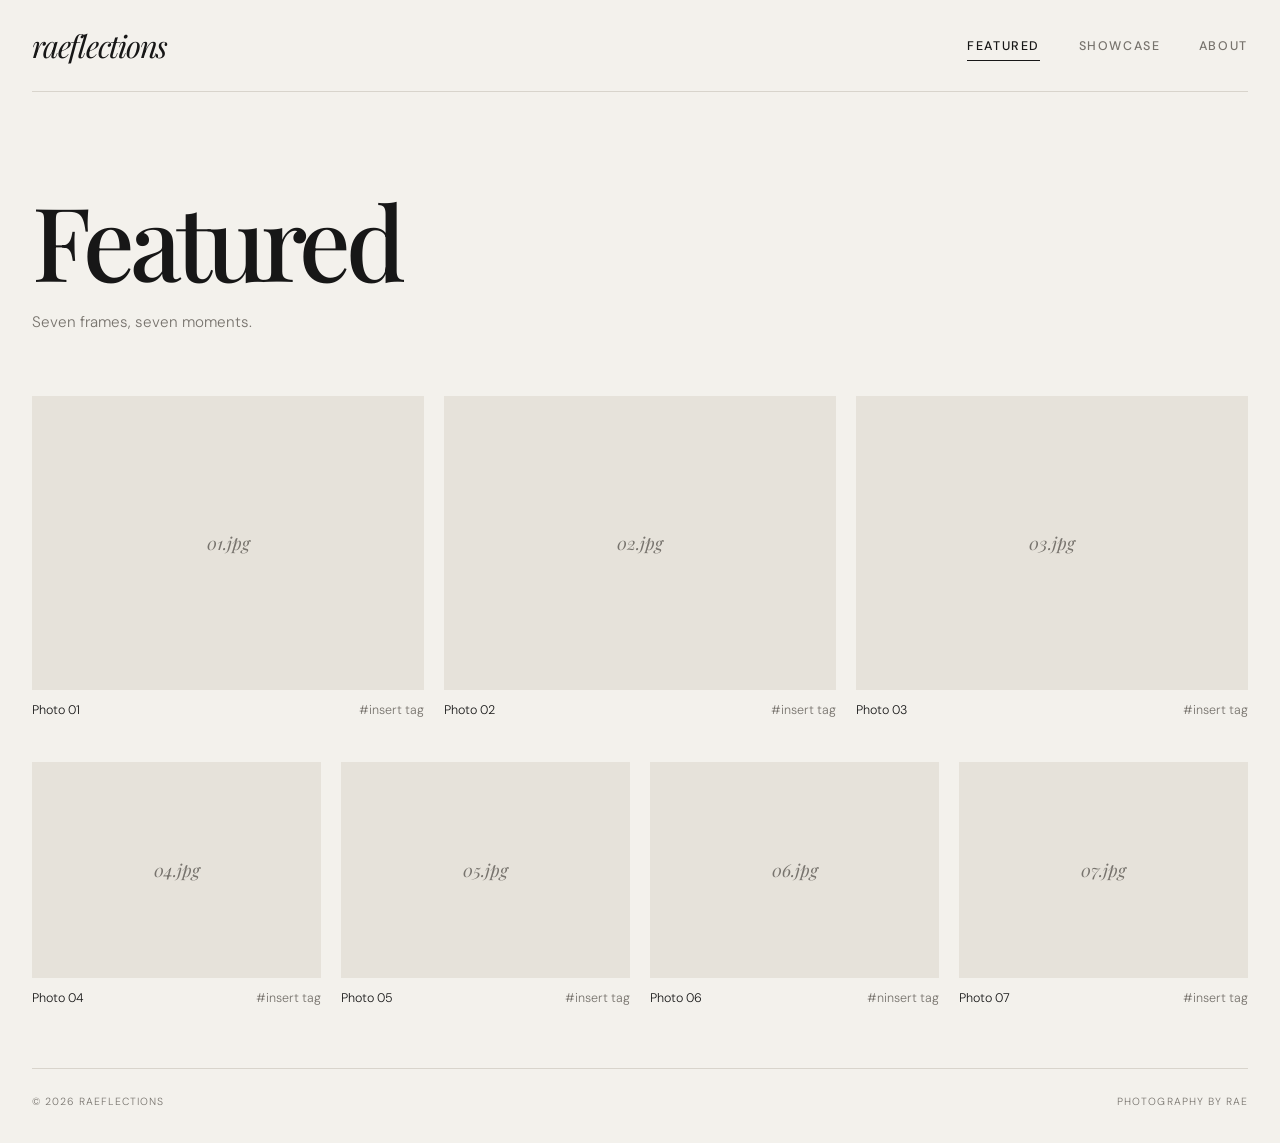
==== index.html @ 5648c1e4 "First commit" ====
<!DOCTYPE html>
<html lang="en">
<head>
  <meta charset="UTF-8">
  <meta name="viewport" content="width=device-width, initial-scale=1.0">
  <meta name="description" content="raeflections — photography portfolio">
  <title>raeflections — Featured</title>
  <link rel="stylesheet" href="css/style.css">
</head>
<body>
  <header class="site-header">
    <a class="brand" href="index.html">raeflections</a>
    <nav class="nav" aria-label="Main navigation">
      <a class="active" href="index.html">Featured</a>
      <a href="showcase.html">Showcase</a>
      <a href="about.html">About</a>
    </nav>
  </header>

  <main class="page">
    <section class="intro">
      <h1>Featured</h1>
      <p class="intro-copy">Seven frames, seven moments.</p>
    </section>

    <section class="featured-section" aria-label="Featured photographs">
      <div class="featured-scroll">
        <div class="featured-row featured-row-three">
          <figure class="photo-card">
            <button class="photo-button" type="button" data-full="images/featured/01.jpg" data-title="Photo 01" data-tags="#portrait #light">
              <img src="images/featured/01.jpg" alt="Featured photograph 01" onerror="this.parentElement.classList.add('missing')">
              <span class="placeholder">01.jpg</span>
            </button>
            <figcaption><span>Photo 01</span><span class="tags">#insert tag</span></figcaption>
          </figure>

          <figure class="photo-card">
            <button class="photo-button" type="button" data-full="images/featured/02.jpg" data-title="Photo 02" data-tags="#street #city">
              <img src="images/featured/02.jpg" alt="Featured photograph 02" onerror="this.parentElement.classList.add('missing')">
              <span class="placeholder">02.jpg</span>
            </button>
            <figcaption><span>Photo 02</span><span class="tags">#insert tag</span></figcaption>
          </figure>

          <figure class="photo-card">
            <button class="photo-button" type="button" data-full="images/featured/03.jpg" data-title="Photo 03" data-tags="#travel #colour">
              <img src="images/featured/03.jpg" alt="Featured photograph 03" onerror="this.parentElement.classList.add('missing')">
              <span class="placeholder">03.jpg</span>
            </button>
            <figcaption><span>Photo 03</span><span class="tags">#insert tag</span></figcaption>
          </figure>
        </div>

        <div class="featured-row featured-row-four">
          <figure class="photo-card">
            <button class="photo-button" type="button" data-full="images/featured/04.jpg" data-title="Photo 04" data-tags="#architecture #lines">
              <img src="images/featured/04.jpg" alt="Featured photograph 04" onerror="this.parentElement.classList.add('missing')">
              <span class="placeholder">04.jpg</span>
            </button>
            <figcaption><span>Photo 04</span><span class="tags">#insert tag</span></figcaption>
          </figure>

          <figure class="photo-card">
            <button class="photo-button" type="button" data-full="images/featured/05.jpg" data-title="Photo 05" data-tags="#night #street">
              <img src="images/featured/05.jpg" alt="Featured photograph 05" onerror="this.parentElement.classList.add('missing')">
              <span class="placeholder">05.jpg</span>
            </button>
            <figcaption><span>Photo 05</span><span class="tags">#insert tag</span></figcaption>
          </figure>

          <figure class="photo-card">
            <button class="photo-button" type="button" data-full="images/featured/06.jpg" data-title="Photo 06" data-tags="#nature #quiet">
              <img src="images/featured/06.jpg" alt="Featured photograph 06" onerror="this.parentElement.classList.add('missing')">
              <span class="placeholder">06.jpg</span>
            </button>
            <figcaption><span>Photo 06</span><span class="tags">#ninsert tag</span></figcaption>
          </figure>

          <figure class="photo-card">
            <button class="photo-button" type="button" data-full="images/featured/07.jpg" data-title="Photo 07" data-tags="#people #moment">
              <img src="images/featured/07.jpg" alt="Featured photograph 07" onerror="this.parentElement.classList.add('missing')">
              <span class="placeholder">07.jpg</span>
            </button>
            <figcaption><span>Photo 07</span><span class="tags">#insert tag</span></figcaption>
          </figure>
        </div>
      </div>
    </section>
  </main>

  <footer><span>© <span id="year"></span> raeflections</span><span>photography by rae</span></footer>

  <div class="lightbox" id="lightbox" aria-hidden="true">
    <button class="lightbox-close" type="button" aria-label="Close image">×</button>
    <div class="lightbox-inner">
      <img id="lightbox-image" src="" alt="">
      <div class="lightbox-meta">
        <span id="lightbox-title"></span>
        <span id="lightbox-tags"></span>
      </div>
    </div>
  </div>

  <script src="js/gallery.js"></script>
</body>
</html>
---- css/style.css ----
@import url('https://fonts.googleapis.com/css2?family=DM+Sans:wght@300;400;500&family=Playfair+Display:ital,wght@0,500;1,500&display=swap');

:root {
  --bg: #f3f1ec;
  --text: #171717;
  --muted: #77736d;
  --line: #d8d4cc;
  --card: #e6e2da;
  --max: 1500px;
}

* { box-sizing: border-box; }

html { scroll-behavior: smooth; }

body {
  margin: 0;
  background: var(--bg);
  color: var(--text);
  font-family: "DM Sans", Arial, sans-serif;
  font-weight: 300;
}

a { color: inherit; }

.site-header {
  width: min(calc(100% - 64px), var(--max));
  margin: 0 auto;
  min-height: 92px;
  display: flex;
  align-items: center;
  justify-content: space-between;
  border-bottom: 1px solid var(--line);
}

.brand {
  font-family: "Playfair Display", Georgia, serif;
  font-size: clamp(1.45rem, 2.4vw, 2rem);
  font-style: italic;
  text-decoration: none;
  letter-spacing: -0.04em;
}

.nav {
  display: flex;
  gap: clamp(18px, 3vw, 42px);
}

.nav a {
  position: relative;
  padding: 8px 0;
  color: var(--muted);
  font-size: .78rem;
  font-weight: 500;
  letter-spacing: .13em;
  text-decoration: none;
  text-transform: uppercase;
}

.nav a:hover,
.nav a.active { color: var(--text); }

.nav a.active::after {
  content: "";
  position: absolute;
  left: 0;
  right: 0;
  bottom: 1px;
  height: 1px;
  background: currentColor;
}

.page {
  width: min(calc(100% - 64px), var(--max));
  margin: 0 auto;
}

.intro {
  padding: clamp(60px, 8vw, 120px) 0 clamp(38px, 5vw, 70px);
}

.eyebrow {
  margin: 0 0 14px;
  color: var(--muted);
  font-size: .7rem;
  font-weight: 500;
  letter-spacing: .18em;
  text-transform: uppercase;
}

h1 {
  margin: 0;
  font-family: "Playfair Display", Georgia, serif;
  font-size: clamp(3.4rem, 8vw, 7.8rem);
  font-weight: 500;
  letter-spacing: -.055em;
  line-height: .9;
}

.intro-copy {
  margin: 25px 0 0;
  color: var(--muted);
  font-size: .95rem;
}

.featured-scroll {
  overflow-x: auto;
  padding-bottom: 18px;
  scrollbar-width: thin;
  scrollbar-color: var(--muted) transparent;
}

.featured-row {
  display: grid;
  gap: 20px;
  margin-bottom: 44px;
}

.featured-row-three {
  grid-template-columns: repeat(3, minmax(300px, 1fr));
  min-width: 980px;
}

.featured-row-four {
  grid-template-columns: repeat(4, minmax(250px, 1fr));
  min-width: 1100px;
}

.photo-card { margin: 0; }

.photo-button {
  position: relative;
  display: block;
  width: 100%;
  padding: 0;
  overflow: hidden;
  border: 0;
  background: var(--card);
  cursor: zoom-in;
}

.featured-row-three .photo-button { aspect-ratio: 4 / 3; }
.featured-row-four .photo-button { aspect-ratio: 4 / 3; }

.photo-button img {
  display: block;
  width: 100%;
  height: 100%;
  object-fit: cover;
  transition: transform .6s cubic-bezier(.2,.7,.2,1), opacity .2s;
}

.photo-button:hover img { transform: scale(1.018); }

.placeholder {
  display: none;
  position: absolute;
  inset: 0;
  place-items: center;
  color: var(--muted);
  font-family: "Playfair Display", Georgia, serif;
  font-size: 1.1rem;
  font-style: italic;
}

.photo-button.missing img { display: none; }
.photo-button.missing .placeholder { display: grid; }

figcaption {
  display: flex;
  justify-content: space-between;
  gap: 20px;
  padding-top: 12px;
  font-size: .78rem;
}

.tags {
  color: var(--muted);
  text-align: right;
}

.scroll-hint {
  margin: -20px 0 80px;
  color: var(--muted);
  font-size: .68rem;
  letter-spacing: .08em;
  text-transform: uppercase;
}

.works-grid {
  display: grid;
  grid-template-columns: repeat(2, minmax(0, 1fr));
  gap: 64px 24px;
  padding-bottom: 100px;
}

.work-card .photo-button { aspect-ratio: 3 / 2; }

.about-page {
  min-height: calc(100vh - 170px);
  display: grid;
  grid-template-columns: minmax(0, 700px) 1fr;
  gap: 80px;
  align-items: center;
  padding-top: 90px;
  padding-bottom: 100px;
}

.about-copy h1 { margin-bottom: 48px; }

.about-copy > p:not(.eyebrow) {
  max-width: 630px;
  font-size: clamp(1rem, 1.6vw, 1.25rem);
  line-height: 1.75;
}

.about-lead {
  font-family: "Playfair Display", Georgia, serif;
  font-size: clamp(1.6rem, 3vw, 2.5rem) !important;
  line-height: 1.35 !important;
}

.social-links {
  display: flex;
  gap: 28px;
  margin-top: 45px;
}

.social-links a {
  display: inline-flex;
  align-items: center;
  gap: 10px;
  font-size: .8rem;
  font-weight: 500;
  letter-spacing: .08em;
  text-decoration: none;
  text-transform: uppercase;
}

.social-links svg {
  width: 21px;
  height: 21px;
  fill: none;
  stroke: currentColor;
  stroke-linecap: round;
  stroke-linejoin: round;
  stroke-width: 1.5;
}

.social-links .fill-dot {
  fill: currentColor;
  stroke: none;
}

.about-mark {
  color: #dedad2;
  font-family: "Playfair Display", Georgia, serif;
  font-size: clamp(5rem, 11vw, 11rem);
  font-style: italic;
  letter-spacing: -.08em;
  line-height: .67;
  user-select: none;
}

.about-mark span { display: block; }

footer {
  width: min(calc(100% - 64px), var(--max));
  margin: 0 auto;
  padding: 26px 0 35px;
  display: flex;
  justify-content: space-between;
  border-top: 1px solid var(--line);
  color: var(--muted);
  font-size: .65rem;
  letter-spacing: .1em;
  text-transform: uppercase;
}

.lightbox {
  position: fixed;
  z-index: 100;
  inset: 0;
  display: none;
  align-items: center;
  justify-content: center;
  padding: 40px;
  background: rgba(16, 16, 16, .96);
  color: white;
}

.lightbox.open { display: flex; }

.lightbox-inner {
  max-width: 94vw;
  max-height: 90vh;
}

.lightbox img {
  display: block;
  max-width: 94vw;
  max-height: 82vh;
  object-fit: contain;
}

.lightbox-meta {
  display: flex;
  justify-content: space-between;
  gap: 30px;
  padding-top: 12px;
  color: #ccc;
  font-size: .75rem;
}

.lightbox-close {
  position: fixed;
  top: 20px;
  right: 26px;
  border: 0;
  background: transparent;
  color: white;
  font: 300 2.3rem/1 Arial, sans-serif;
  cursor: pointer;
}

@media (max-width: 700px) {
  .site-header,
  .page,
  footer { width: min(calc(100% - 36px), var(--max)); }

  .site-header {
    min-height: 76px;
    align-items: center;
  }

  .nav { gap: 14px; }
  .nav a { font-size: .65rem; }

  .intro { padding-top: 55px; }

  .featured-row-three {
    grid-template-columns: repeat(3, 76vw);
    min-width: max-content;
  }

  .featured-row-four {
    grid-template-columns: repeat(4, 68vw);
    min-width: max-content;
  }

  .works-grid {
    grid-template-columns: 1fr;
    gap: 46px;
  }

  .about-page {
    grid-template-columns: 1fr;
    gap: 45px;
    padding-top: 60px;
  }

  .about-mark { display: none; }

  .social-links {
    flex-direction: column;
    align-items: flex-start;
  }

  footer { gap: 20px; }
}
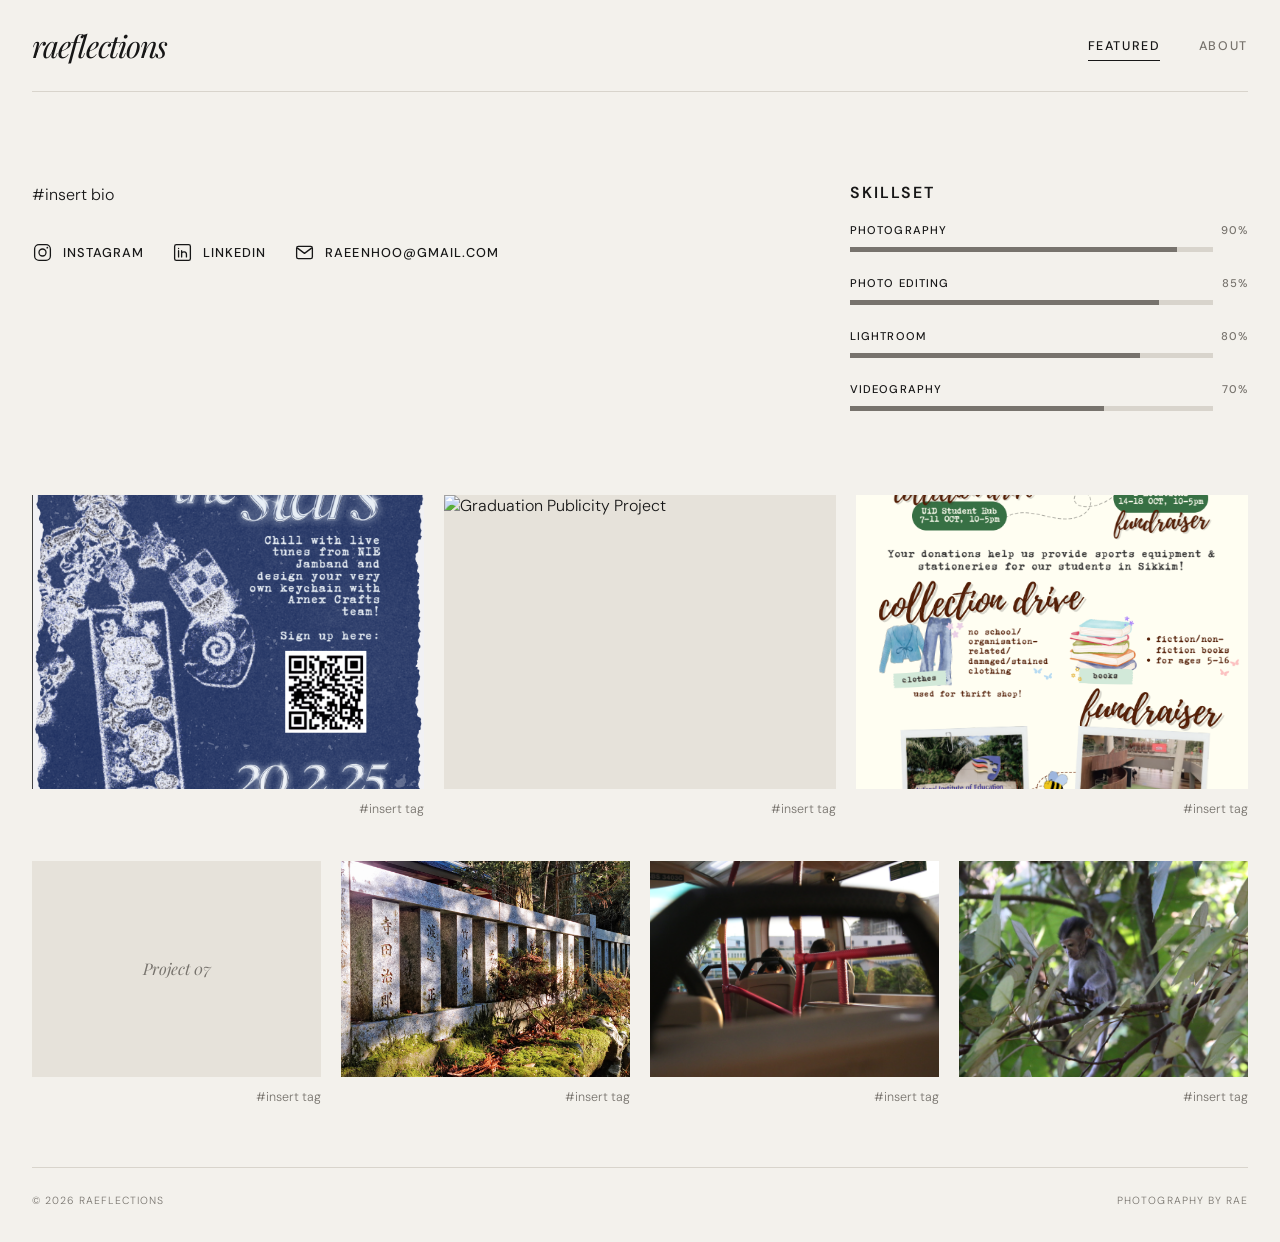
==== commit f13dc573: "added lazy loading and prioritise loading of first 3 images" ====
--- a/index.html
+++ b/index.html
@@ -4,7 +4,7 @@
   <meta charset="UTF-8">
   <meta name="viewport" content="width=device-width, initial-scale=1.0">
   <meta name="description" content="raeflections — photography portfolio">
-  <title>raeflections — Featured</title>
+  <title>raeflections</title>
   <link rel="stylesheet" href="css/style.css">
 </head>
 <body>
@@ -12,76 +12,130 @@
     <a class="brand" href="index.html">raeflections</a>
     <nav class="nav" aria-label="Main navigation">
       <a class="active" href="index.html">Featured</a>
-      <a href="showcase.html">Showcase</a>
       <a href="about.html">About</a>
     </nav>
   </header>
 
   <main class="page">
-    <section class="intro">
-      <h1>Featured</h1>
-      <p class="intro-copy">Seven frames, seven moments.</p>
+    <section class="featured-profile">
+      <div class="featured-profile-left">
+        <p class="bio">#insert bio</p>
+
+      <div class="social-links">
+        <a href="https://www.instagram.com/rae.flections?stkn=MWtrdWx0bXM1YjA1aQ==" target="_blank" rel="noopener noreferrer" aria-label="Instagram">
+          <svg viewBox="0 0 24 24" aria-hidden="true">
+            <rect x="3" y="3" width="18" height="18" rx="5"></rect>
+            <circle cx="12" cy="12" r="4"></circle>
+            <circle class="fill-dot" cx="17.5" cy="6.5" r="1"></circle>
+          </svg>
+          <span>Instagram</span>
+        </a>
+
+        <a href="https://www.linkedin.com/in/rae-en-hoo-a04315285?utm_source=share_via&utm_content=profile&utm_medium=member_ios" target="_blank" rel="noopener noreferrer" aria-label="LinkedIn">
+          <svg viewBox="0 0 24 24" aria-hidden="true">
+            <rect x="3" y="3" width="18" height="18" rx="2"></rect>
+            <path d="M7.5 10v7M7.5 7.3v.1M11 17v-7m0 3c.7-2.4 5.5-2.6 5.5 1.1V17"></path>
+          </svg>
+          <span>LinkedIn</span>
+        </a>
+
+        <a
+          href="mailto:raeenhoo@gmail.com"
+          aria-label="Email"
+        >
+          <svg viewBox="0 0 24 24" aria-hidden="true">
+            <rect x="3" y="5" width="18" height="14" rx="2"></rect>
+            <path d="M4 7l8 6 8-6"></path>
+          </svg>
+          <span>raeenhoo@gmail.com</span>
+        </a>
+      </div>
+      </div>
+
+      <div class="featured-skills">
+        <div class="skill-header">SKILLSET</div>
+
+        <div class="skill">
+          <div class="skill-info"><span>Photography</span><span class="skill-percent"></span></div>
+          <div class="skill-bar"><div class="skill-progress" data-percent="90"></div></div>
+        </div>
+
+        <div class="skill">
+          <div class="skill-info"><span>Photo Editing</span><span class="skill-percent"></span></div>
+          <div class="skill-bar"><div class="skill-progress" data-percent="85"></div></div>
+        </div>
+
+        <div class="skill">
+          <div class="skill-info"><span>Lightroom</span><span class="skill-percent"></span></div>
+          <div class="skill-bar"><div class="skill-progress" data-percent="80"></div></div>
+        </div>
+
+        <div class="skill">
+          <div class="skill-info"><span>Videography</span><span class="skill-percent"></span></div>
+          <div class="skill-bar"><div class="skill-progress" data-percent="70"></div></div>
+        </div>
+      </div>
     </section>
 
-    <section class="featured-section" aria-label="Featured photographs">
+    <section class="featured-section" aria-label="Featured work">
       <div class="featured-scroll">
         <div class="featured-row featured-row-three">
           <figure class="photo-card">
-            <button class="photo-button" type="button" data-full="images/featured/01.jpg" data-title="Photo 01" data-tags="#portrait #light">
-              <img src="images/featured/01.jpg" alt="Featured photograph 01" onerror="this.parentElement.classList.add('missing')">
-              <span class="placeholder">01.jpg</span>
-            </button>
-            <figcaption><span>Photo 01</span><span class="tags">#insert tag</span></figcaption>
+            <a class="photo-link" href="arnex publicity project.html" aria-label="View Arnex Publicity Project">
+              <img src="images/featured/Arnex Publicity Project.png" alt="Arnex Publicity Project" fetchpriority="high">
+              <span class="photo-overlay"><span class="photo-overlay-title">Arnex Publicity Project</span><span class="photo-overlay-copy">View project</span></span>
+            </a>
+            <figcaption><span class="tags">#insert tag</span></figcaption>
           </figure>
 
           <figure class="photo-card">
-            <button class="photo-button" type="button" data-full="images/featured/02.jpg" data-title="Photo 02" data-tags="#street #city">
-              <img src="images/featured/02.jpg" alt="Featured photograph 02" onerror="this.parentElement.classList.add('missing')">
-              <span class="placeholder">02.jpg</span>
-            </button>
-            <figcaption><span>Photo 02</span><span class="tags">#insert tag</span></figcaption>
+            <a class="photo-link" href="graduation publicity project.html" aria-label="View Graduation Publicity Project">
+              <img src="images/featured/Graduation Publicity Project.png" alt="Graduation Publicity Project" fetchpriority="high">
+              <span class="photo-overlay"><span class="photo-overlay-title">Graduation Publicity Project</span><span class="photo-overlay-copy">View project</span></span>
+            </a>
+            <figcaption><span class="tags">#insert tag</span></figcaption>
           </figure>
 
           <figure class="photo-card">
-            <button class="photo-button" type="button" data-full="images/featured/03.jpg" data-title="Photo 03" data-tags="#travel #colour">
-              <img src="images/featured/03.jpg" alt="Featured photograph 03" onerror="this.parentElement.classList.add('missing')">
-              <span class="placeholder">03.jpg</span>
-            </button>
-            <figcaption><span>Photo 03</span><span class="tags">#insert tag</span></figcaption>
+            <a class="photo-link" href="sikkim publicity project.html" aria-label="View Sikkim Publicity Project" fetchpriority="high">
+              <img src="images/featured/Sikkim Publicity Project.png" alt="Sikkim Publicity Project">
+              <span class="photo-overlay"><span class="photo-overlay-title">Sikkim Publicity Project</span><span class="photo-overlay-copy">View project</span></span>
+            </a>
+            <figcaption><span class="tags">#insert tag</span></figcaption>
           </figure>
         </div>
 
         <div class="featured-row featured-row-four">
           <figure class="photo-card">
-            <button class="photo-button" type="button" data-full="images/featured/04.jpg" data-title="Photo 04" data-tags="#architecture #lines">
-              <img src="images/featured/04.jpg" alt="Featured photograph 04" onerror="this.parentElement.classList.add('missing')">
-              <span class="placeholder">04.jpg</span>
-            </button>
-            <figcaption><span>Photo 04</span><span class="tags">#insert tag</span></figcaption>
+            <div class="photo-link photo-placeholder" aria-label="Project coming soon">
+              <span class="placeholder">Project 07</span>
+              <span class="photo-overlay"><span class="photo-overlay-title">Project Title</span><span class="photo-overlay-copy">Coming soon</span></span>
+            </div>
+            <figcaption><span class="tags">#insert tag</span></figcaption>
           </figure>
 
           <figure class="photo-card">
-            <button class="photo-button" type="button" data-full="images/featured/05.jpg" data-title="Photo 05" data-tags="#night #street">
-              <img src="images/featured/05.jpg" alt="Featured photograph 05" onerror="this.parentElement.classList.add('missing')">
-              <span class="placeholder">05.jpg</span>
-            </button>
-            <figcaption><span>Photo 05</span><span class="tags">#insert tag</span></figcaption>
+            <a class="photo-link" href="landscape photography.html" aria-label="View Landscape Photography">
+              <img src="images/featured/Landscape Photography.jpg" alt="Landscape Photography" loading="lazy" decoding="async">
+              <span class="photo-overlay"><span class="photo-overlay-title">Landscape Photography</span><span class="photo-overlay-copy">View project</span></span>
+            </a>
+            <figcaption><span class="tags">#insert tag</span></figcaption>
           </figure>
 
           <figure class="photo-card">
-            <button class="photo-button" type="button" data-full="images/featured/06.jpg" data-title="Photo 06" data-tags="#nature #quiet">
-              <img src="images/featured/06.jpg" alt="Featured photograph 06" onerror="this.parentElement.classList.add('missing')">
-              <span class="placeholder">06.jpg</span>
-            </button>
-            <figcaption><span>Photo 06</span><span class="tags">#ninsert tag</span></figcaption>
+            <a class="photo-link" href="street photography.html" aria-label="View Street Photography">
+              <img src="images/featured/Street Photography.jpg" alt="Street Photography" loading="lazy" decoding="async">
+              <span class="photo-overlay"><span class="photo-overlay-title">Street Photography</span><span class="photo-overlay-copy">View project</span></span>
+            </a>
+            <figcaption><span class="tags">#insert tag</span></figcaption>
           </figure>
 
           <figure class="photo-card">
-            <button class="photo-button" type="button" data-full="images/featured/07.jpg" data-title="Photo 07" data-tags="#people #moment">
-              <img src="images/featured/07.jpg" alt="Featured photograph 07" onerror="this.parentElement.classList.add('missing')">
-              <span class="placeholder">07.jpg</span>
-            </button>
-            <figcaption><span>Photo 07</span><span class="tags">#insert tag</span></figcaption>
+            <a class="photo-link" href="nature photography.html" aria-label="View Nature Photography">
+              <img src="images/featured/Nature Photography.jpg" alt="Nature Photography" loading="lazy" decoding="async">
+              <span class="photo-overlay"><span class="photo-overlay-title">Nature Photography</span><span class="photo-overlay-copy">View project</span></span>
+            </a>
+            <figcaption><span class="tags">#insert tag</span></figcaption>
           </figure>
         </div>
       </div>
@@ -90,17 +144,6 @@
 
   <footer><span>© <span id="year"></span> raeflections</span><span>photography by rae</span></footer>
 
-  <div class="lightbox" id="lightbox" aria-hidden="true">
-    <button class="lightbox-close" type="button" aria-label="Close image">×</button>
-    <div class="lightbox-inner">
-      <img id="lightbox-image" src="" alt="">
-      <div class="lightbox-meta">
-        <span id="lightbox-title"></span>
-        <span id="lightbox-tags"></span>
-      </div>
-    </div>
-  </div>
-
   <script src="js/gallery.js"></script>
 </body>
 </html>
--- a/css/style.css
+++ b/css/style.css
@@ -1,370 +1,97 @@
-@import url('https://fonts.googleapis.com/css2?family=DM+Sans:wght@300;400;500&family=Playfair+Display:ital,wght@0,500;1,500&display=swap');
+@import url('https://fonts.googleapis.com/css2?family=DM+Sans:wght@300;400;500;600&family=Playfair+Display:ital,wght@0,500;1,500&display=swap');
 
-:root {
-  --bg: #f3f1ec;
-  --text: #171717;
-  --muted: #77736d;
-  --line: #d8d4cc;
-  --card: #e6e2da;
-  --max: 1500px;
+:root { --bg:#f3f1ec; --text:#171717; --muted:#77736d; --line:#d8d4cc; --card:#e6e2da; --max:1500px; }
+* { box-sizing:border-box; }
+html { scroll-behavior:smooth; }
+body { margin:0; background:var(--bg); color:var(--text); font-family:"DM Sans",Arial,sans-serif; font-weight:300; }
+a { color:inherit; }
+.site-header,.page,footer { width:min(calc(100% - 64px),var(--max)); margin-inline:auto; }
+.site-header { min-height:92px; display:flex; align-items:center; justify-content:space-between; border-bottom:1px solid var(--line); }
+.brand { font-family:"Playfair Display",Georgia,serif; font-size:clamp(1.45rem,2.4vw,2rem); font-style:italic; letter-spacing:-.04em; text-decoration:none; }
+.nav { display:flex; gap:clamp(18px,3vw,42px); }
+.nav a { position:relative; padding:8px 0; color:var(--muted); font-size:.78rem; font-weight:500; letter-spacing:.13em; text-decoration:none; text-transform:uppercase; }
+.nav a:hover,.nav a.active { color:var(--text); }
+.nav a.active::after { content:""; position:absolute; left:0; right:0; bottom:1px; height:1px; background:currentColor; }
+
+/* Featured intro */
+.featured-profile { display:grid; grid-template-columns:minmax(0,1.55fr) minmax(280px,.75fr); gap:clamp(50px,8vw,120px); align-items:start; padding:clamp(55px,7vw,95px) 0 60px; }
+.featured-profile-left { min-width:0; }
+.bio { max-width:850px; margin:0; line-height:1.65; overflow-wrap:anywhere; }
+.featured-profile .social-links { margin-top:34px; }
+.featured-skills { width:100%; }
+.skill-header { margin-bottom:20px; font-weight:600; letter-spacing:.12em; margin-left: -35px;}
+.skill { margin-bottom:24px; }
+.skill-info { display:flex; justify-content:space-between; gap:20px; margin-bottom:10px; margin-left: -35px; font-size:.7rem; font-weight:500; letter-spacing:.1em; text-transform:uppercase; }
+.skill-percent { color:var(--muted); }
+.skill-bar { width:100%; height:5px; overflow:hidden; background:var(--line); margin-left: -35px;}
+.skill-progress { width:0; height:100%; background:var(--muted); transition:width 1s ease; }
+
+/* Featured work */
+.featured-scroll { overflow-x:auto; padding-bottom:18px; scrollbar-width:thin; scrollbar-color:var(--muted) transparent; }
+.featured-row { display:grid; gap:20px; margin-bottom:44px; }
+.featured-row-three { grid-template-columns:repeat(3,minmax(300px,1fr)); min-width:980px; }
+.featured-row-four { grid-template-columns:repeat(4,minmax(250px,1fr)); min-width:1100px; }
+.photo-card { margin:0; }
+.photo-link { position:relative; display:block; width:100%; aspect-ratio:4/3; overflow:hidden; background:var(--card); text-decoration:none; }
+.photo-link img { display:block; width:100%; height:100%; object-fit:cover; transition:transform .45s ease,filter .45s ease; }
+.photo-overlay { position:absolute; inset:0; display:flex; flex-direction:column; align-items:center; justify-content:center; gap:8px; padding:24px; background:rgba(0,0,0,.52); color:#fff; text-align:center; opacity:0; transition:opacity .3s ease; }
+.photo-link:hover .photo-overlay,.photo-link:focus-visible .photo-overlay { opacity:1; }
+.photo-link:hover img { transform:scale(1.02); filter:brightness(.78); }
+.photo-overlay-title { max-width:90%; font-size:clamp(.9rem,1.3vw,1.2rem); font-weight:600; letter-spacing:.08em; text-transform:uppercase; }
+.photo-overlay-copy { font-size:.72rem; letter-spacing:.1em; text-transform:uppercase; }
+.photo-placeholder { display:grid; place-items:center; color:var(--muted); }
+.placeholder { font-family:"Playfair Display",Georgia,serif; font-style:italic; }
+figcaption { display:flex; justify-content:flex-end; padding-top:12px; font-size:.78rem; }
+.tags { color:var(--muted); text-align:right; }
+
+/* About */
+.eyebrow { margin:0 0 14px; color:var(--muted); font-size:.7rem; font-weight:500; letter-spacing:.18em; text-transform:uppercase; }
+h1 { margin:0; font-family:"Playfair Display",Georgia,serif; font-size:clamp(3.4rem,8vw,7.8rem); font-weight:500; letter-spacing:-.055em; line-height:.9; }
+.about-page { min-height:calc(100vh - 170px); display:grid; grid-template-columns:minmax(0,700px) 1fr; gap:80px; align-items:center; padding:90px 0 100px; }
+.about-copy h1 { margin-bottom:48px; }
+.about-copy>p:not(.eyebrow) { max-width:630px; font-size:clamp(1rem,1.6vw,1.25rem); line-height:1.75; }
+.about-lead { font-family:"Playfair Display",Georgia,serif; font-size:clamp(1.6rem,3vw,2.5rem)!important; line-height:1.35!important; }
+.about-photo { display:flex; align-items:center; justify-content:center; }
+.about-profile-image { display:block; width:min(100%,550px); height:auto; }
+
+/* Social links */
+.social-links { display:flex; flex-wrap:wrap; gap:20px 28px; margin-top:45px; }
+.social-links a { display:inline-flex; align-items:center; gap:10px; font-size:.8rem; font-weight:500; letter-spacing:.08em; text-decoration:none; text-transform:uppercase; }
+.social-links svg { width:21px; height:21px; fill:none; stroke:currentColor; stroke-linecap:round; stroke-linejoin:round; stroke-width:1.5; }
+.social-links .fill-dot { fill:currentColor; stroke:none; }
+
+/* Individual project pages */
+.project-page { padding:70px 0 110px; }
+.project-heading { margin-bottom:60px; text-align:center; }
+.project-heading h1 { font-family:"DM Sans",Arial,sans-serif; font-size:clamp(1.7rem,3vw,2.6rem); font-weight:600; letter-spacing:-.03em; line-height:1.15; }
+.project-layout { display:grid; grid-template-columns:minmax(0,2fr) minmax(280px,.85fr); gap:clamp(40px,5vw,80px); align-items:start; }
+.project-gallery { display:grid; gap:24px; }
+.project-image { display:block; width:100%; height:auto; background:var(--card); }
+.project-image.missing { min-height:420px; object-fit:contain; }
+.project-description { position:sticky; top:35px; }
+.project-meta { margin:0 0 28px; }
+.project-meta dt { margin-top:22px; font-size:.72rem; font-weight:600; letter-spacing:.08em; text-transform:uppercase; }
+.project-meta dd { margin:6px 0 0; color:var(--muted); line-height:1.65; }
+.project-copy { margin-top:34px; line-height:1.7; }
+.project-note { margin-top:30px; color:var(--muted); font-size:.75rem; line-height:1.6; }
+
+footer { padding:26px 0 35px; display:flex; justify-content:space-between; border-top:1px solid var(--line); color:var(--muted); font-size:.65rem; letter-spacing:.1em; text-transform:uppercase; }
+
+@media (max-width:800px) {
+  .featured-profile,.project-layout { grid-template-columns:1fr; gap:45px; }
+  .featured-skills { max-width:520px; }
+  .project-description { position:static; }
 }
-
-* { box-sizing: border-box; }
-
-html { scroll-behavior: smooth; }
-
-body {
-  margin: 0;
-  background: var(--bg);
-  color: var(--text);
-  font-family: "DM Sans", Arial, sans-serif;
-  font-weight: 300;
+@media (max-width:700px) {
+  .site-header,.page,footer { width:min(calc(100% - 36px),var(--max)); }
+  .site-header { min-height:76px; }
+  .nav { gap:14px; }
+  .nav a { font-size:.65rem; }
+  .featured-row-three { grid-template-columns:repeat(3,76vw); min-width:max-content; }
+  .featured-row-four { grid-template-columns:repeat(4,68vw); min-width:max-content; }
+  .about-page { grid-template-columns:1fr; gap:45px; padding-top:60px; }
+  .social-links { flex-direction:column; align-items:flex-start; }
+  .project-page { padding-top:50px; }
+  .project-heading { margin-bottom:40px; text-align:left; }
+  footer { gap:20px; }
 }
-
-a { color: inherit; }
-
-.site-header {
-  width: min(calc(100% - 64px), var(--max));
-  margin: 0 auto;
-  min-height: 92px;
-  display: flex;
-  align-items: center;
-  justify-content: space-between;
-  border-bottom: 1px solid var(--line);
-}
-
-.brand {
-  font-family: "Playfair Display", Georgia, serif;
-  font-size: clamp(1.45rem, 2.4vw, 2rem);
-  font-style: italic;
-  text-decoration: none;
-  letter-spacing: -0.04em;
-}
-
-.nav {
-  display: flex;
-  gap: clamp(18px, 3vw, 42px);
-}
-
-.nav a {
-  position: relative;
-  padding: 8px 0;
-  color: var(--muted);
-  font-size: .78rem;
-  font-weight: 500;
-  letter-spacing: .13em;
-  text-decoration: none;
-  text-transform: uppercase;
-}
-
-.nav a:hover,
-.nav a.active { color: var(--text); }
-
-.nav a.active::after {
-  content: "";
-  position: absolute;
-  left: 0;
-  right: 0;
-  bottom: 1px;
-  height: 1px;
-  background: currentColor;
-}
-
-.page {
-  width: min(calc(100% - 64px), var(--max));
-  margin: 0 auto;
-}
-
-.intro {
-  padding: clamp(60px, 8vw, 120px) 0 clamp(38px, 5vw, 70px);
-}
-
-.eyebrow {
-  margin: 0 0 14px;
-  color: var(--muted);
-  font-size: .7rem;
-  font-weight: 500;
-  letter-spacing: .18em;
-  text-transform: uppercase;
-}
-
-h1 {
-  margin: 0;
-  font-family: "Playfair Display", Georgia, serif;
-  font-size: clamp(3.4rem, 8vw, 7.8rem);
-  font-weight: 500;
-  letter-spacing: -.055em;
-  line-height: .9;
-}
-
-.intro-copy {
-  margin: 25px 0 0;
-  color: var(--muted);
-  font-size: .95rem;
-}
-
-.featured-scroll {
-  overflow-x: auto;
-  padding-bottom: 18px;
-  scrollbar-width: thin;
-  scrollbar-color: var(--muted) transparent;
-}
-
-.featured-row {
-  display: grid;
-  gap: 20px;
-  margin-bottom: 44px;
-}
-
-.featured-row-three {
-  grid-template-columns: repeat(3, minmax(300px, 1fr));
-  min-width: 980px;
-}
-
-.featured-row-four {
-  grid-template-columns: repeat(4, minmax(250px, 1fr));
-  min-width: 1100px;
-}
-
-.photo-card { margin: 0; }
-
-.photo-button {
-  position: relative;
-  display: block;
-  width: 100%;
-  padding: 0;
-  overflow: hidden;
-  border: 0;
-  background: var(--card);
-  cursor: zoom-in;
-}
-
-.featured-row-three .photo-button { aspect-ratio: 4 / 3; }
-.featured-row-four .photo-button { aspect-ratio: 4 / 3; }
-
-.photo-button img {
-  display: block;
-  width: 100%;
-  height: 100%;
-  object-fit: cover;
-  transition: transform .6s cubic-bezier(.2,.7,.2,1), opacity .2s;
-}
-
-.photo-button:hover img { transform: scale(1.018); }
-
-.placeholder {
-  display: none;
-  position: absolute;
-  inset: 0;
-  place-items: center;
-  color: var(--muted);
-  font-family: "Playfair Display", Georgia, serif;
-  font-size: 1.1rem;
-  font-style: italic;
-}
-
-.photo-button.missing img { display: none; }
-.photo-button.missing .placeholder { display: grid; }
-
-figcaption {
-  display: flex;
-  justify-content: space-between;
-  gap: 20px;
-  padding-top: 12px;
-  font-size: .78rem;
-}
-
-.tags {
-  color: var(--muted);
-  text-align: right;
-}
-
-.scroll-hint {
-  margin: -20px 0 80px;
-  color: var(--muted);
-  font-size: .68rem;
-  letter-spacing: .08em;
-  text-transform: uppercase;
-}
-
-.works-grid {
-  display: grid;
-  grid-template-columns: repeat(2, minmax(0, 1fr));
-  gap: 64px 24px;
-  padding-bottom: 100px;
-}
-
-.work-card .photo-button { aspect-ratio: 3 / 2; }
-
-.about-page {
-  min-height: calc(100vh - 170px);
-  display: grid;
-  grid-template-columns: minmax(0, 700px) 1fr;
-  gap: 80px;
-  align-items: center;
-  padding-top: 90px;
-  padding-bottom: 100px;
-}
-
-.about-copy h1 { margin-bottom: 48px; }
-
-.about-copy > p:not(.eyebrow) {
-  max-width: 630px;
-  font-size: clamp(1rem, 1.6vw, 1.25rem);
-  line-height: 1.75;
-}
-
-.about-lead {
-  font-family: "Playfair Display", Georgia, serif;
-  font-size: clamp(1.6rem, 3vw, 2.5rem) !important;
-  line-height: 1.35 !important;
-}
-
-.social-links {
-  display: flex;
-  gap: 28px;
-  margin-top: 45px;
-}
-
-.social-links a {
-  display: inline-flex;
-  align-items: center;
-  gap: 10px;
-  font-size: .8rem;
-  font-weight: 500;
-  letter-spacing: .08em;
-  text-decoration: none;
-  text-transform: uppercase;
-}
-
-.social-links svg {
-  width: 21px;
-  height: 21px;
-  fill: none;
-  stroke: currentColor;
-  stroke-linecap: round;
-  stroke-linejoin: round;
-  stroke-width: 1.5;
-}
-
-.social-links .fill-dot {
-  fill: currentColor;
-  stroke: none;
-}
-
-.about-mark {
-  color: #dedad2;
-  font-family: "Playfair Display", Georgia, serif;
-  font-size: clamp(5rem, 11vw, 11rem);
-  font-style: italic;
-  letter-spacing: -.08em;
-  line-height: .67;
-  user-select: none;
-}
-
-.about-mark span { display: block; }
-
-footer {
-  width: min(calc(100% - 64px), var(--max));
-  margin: 0 auto;
-  padding: 26px 0 35px;
-  display: flex;
-  justify-content: space-between;
-  border-top: 1px solid var(--line);
-  color: var(--muted);
-  font-size: .65rem;
-  letter-spacing: .1em;
-  text-transform: uppercase;
-}
-
-.lightbox {
-  position: fixed;
-  z-index: 100;
-  inset: 0;
-  display: none;
-  align-items: center;
-  justify-content: center;
-  padding: 40px;
-  background: rgba(16, 16, 16, .96);
-  color: white;
-}
-
-.lightbox.open { display: flex; }
-
-.lightbox-inner {
-  max-width: 94vw;
-  max-height: 90vh;
-}
-
-.lightbox img {
-  display: block;
-  max-width: 94vw;
-  max-height: 82vh;
-  object-fit: contain;
-}
-
-.lightbox-meta {
-  display: flex;
-  justify-content: space-between;
-  gap: 30px;
-  padding-top: 12px;
-  color: #ccc;
-  font-size: .75rem;
-}
-
-.lightbox-close {
-  position: fixed;
-  top: 20px;
-  right: 26px;
-  border: 0;
-  background: transparent;
-  color: white;
-  font: 300 2.3rem/1 Arial, sans-serif;
-  cursor: pointer;
-}
-
-@media (max-width: 700px) {
-  .site-header,
-  .page,
-  footer { width: min(calc(100% - 36px), var(--max)); }
-
-  .site-header {
-    min-height: 76px;
-    align-items: center;
-  }
-
-  .nav { gap: 14px; }
-  .nav a { font-size: .65rem; }
-
-  .intro { padding-top: 55px; }
-
-  .featured-row-three {
-    grid-template-columns: repeat(3, 76vw);
-    min-width: max-content;
-  }
-
-  .featured-row-four {
-    grid-template-columns: repeat(4, 68vw);
-    min-width: max-content;
-  }
-
-  .works-grid {
-    grid-template-columns: 1fr;
-    gap: 46px;
-  }
-
-  .about-page {
-    grid-template-columns: 1fr;
-    gap: 45px;
-    padding-top: 60px;
-  }
-
-  .about-mark { display: none; }
-
-  .social-links {
-    flex-direction: column;
-    align-items: flex-start;
-  }
-
-  footer { gap: 20px; }
-}
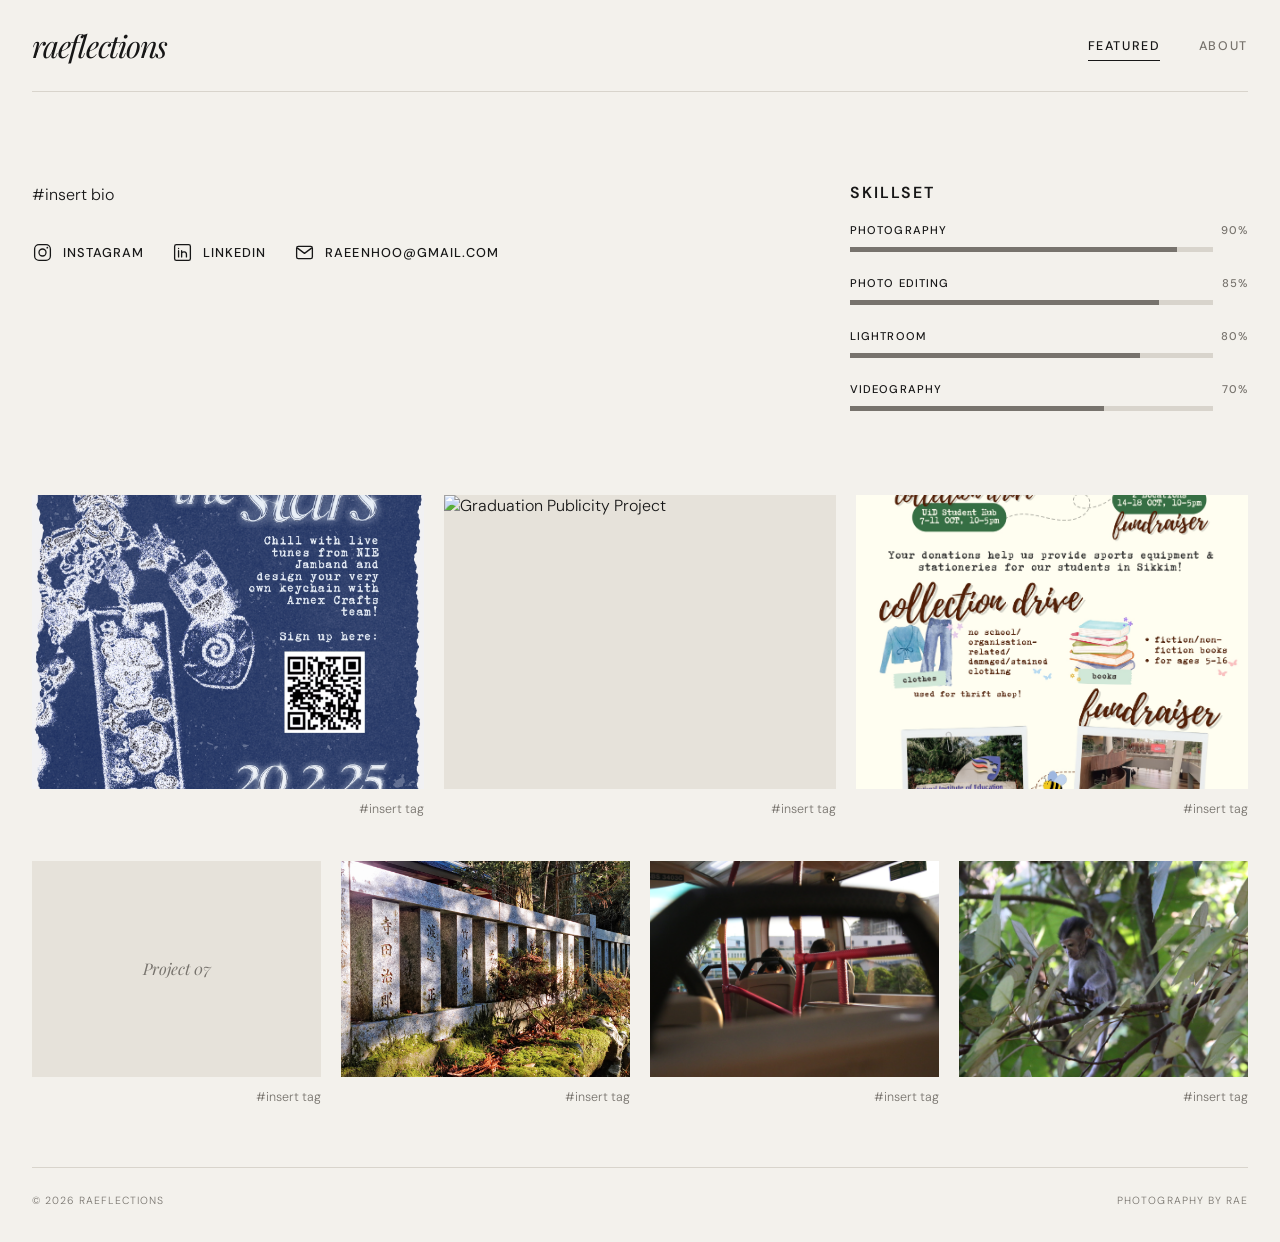
==== commit 87a1a632: "Update portfolio" ====
--- a/index.html
+++ b/index.html
@@ -82,7 +82,7 @@
         <div class="featured-row featured-row-three">
           <figure class="photo-card">
             <a class="photo-link" href="arnex publicity project.html" aria-label="View Arnex Publicity Project">
-              <img src="images/featured/Arnex Publicity Project.png" alt="Arnex Publicity Project" fetchpriority="high">
+              <img src="images/featured/Arnex Publicity Project.jpg" alt="Arnex Publicity Project" fetchpriority="high">
               <span class="photo-overlay"><span class="photo-overlay-title">Arnex Publicity Project</span><span class="photo-overlay-copy">View project</span></span>
             </a>
             <figcaption><span class="tags">#insert tag</span></figcaption>
@@ -98,7 +98,7 @@
 
           <figure class="photo-card">
             <a class="photo-link" href="sikkim publicity project.html" aria-label="View Sikkim Publicity Project" fetchpriority="high">
-              <img src="images/featured/Sikkim Publicity Project.png" alt="Sikkim Publicity Project">
+              <img src="images/featured/Sikkim Publicity Project.jpg" alt="Sikkim Publicity Project">
               <span class="photo-overlay"><span class="photo-overlay-title">Sikkim Publicity Project</span><span class="photo-overlay-copy">View project</span></span>
             </a>
             <figcaption><span class="tags">#insert tag</span></figcaption>
--- a/css/style.css
+++ b/css/style.css
@@ -74,6 +74,7 @@
 .project-meta dd { margin:6px 0 0; color:var(--muted); line-height:1.65; }
 .project-copy { margin-top:34px; line-height:1.7; }
 .project-note { margin-top:30px; color:var(--muted); font-size:.75rem; line-height:1.6; }
+.project-video { display: block; width: 100%; height: auto; object-fit: contain; }
 
 footer { padding:26px 0 35px; display:flex; justify-content:space-between; border-top:1px solid var(--line); color:var(--muted); font-size:.65rem; letter-spacing:.1em; text-transform:uppercase; }
 
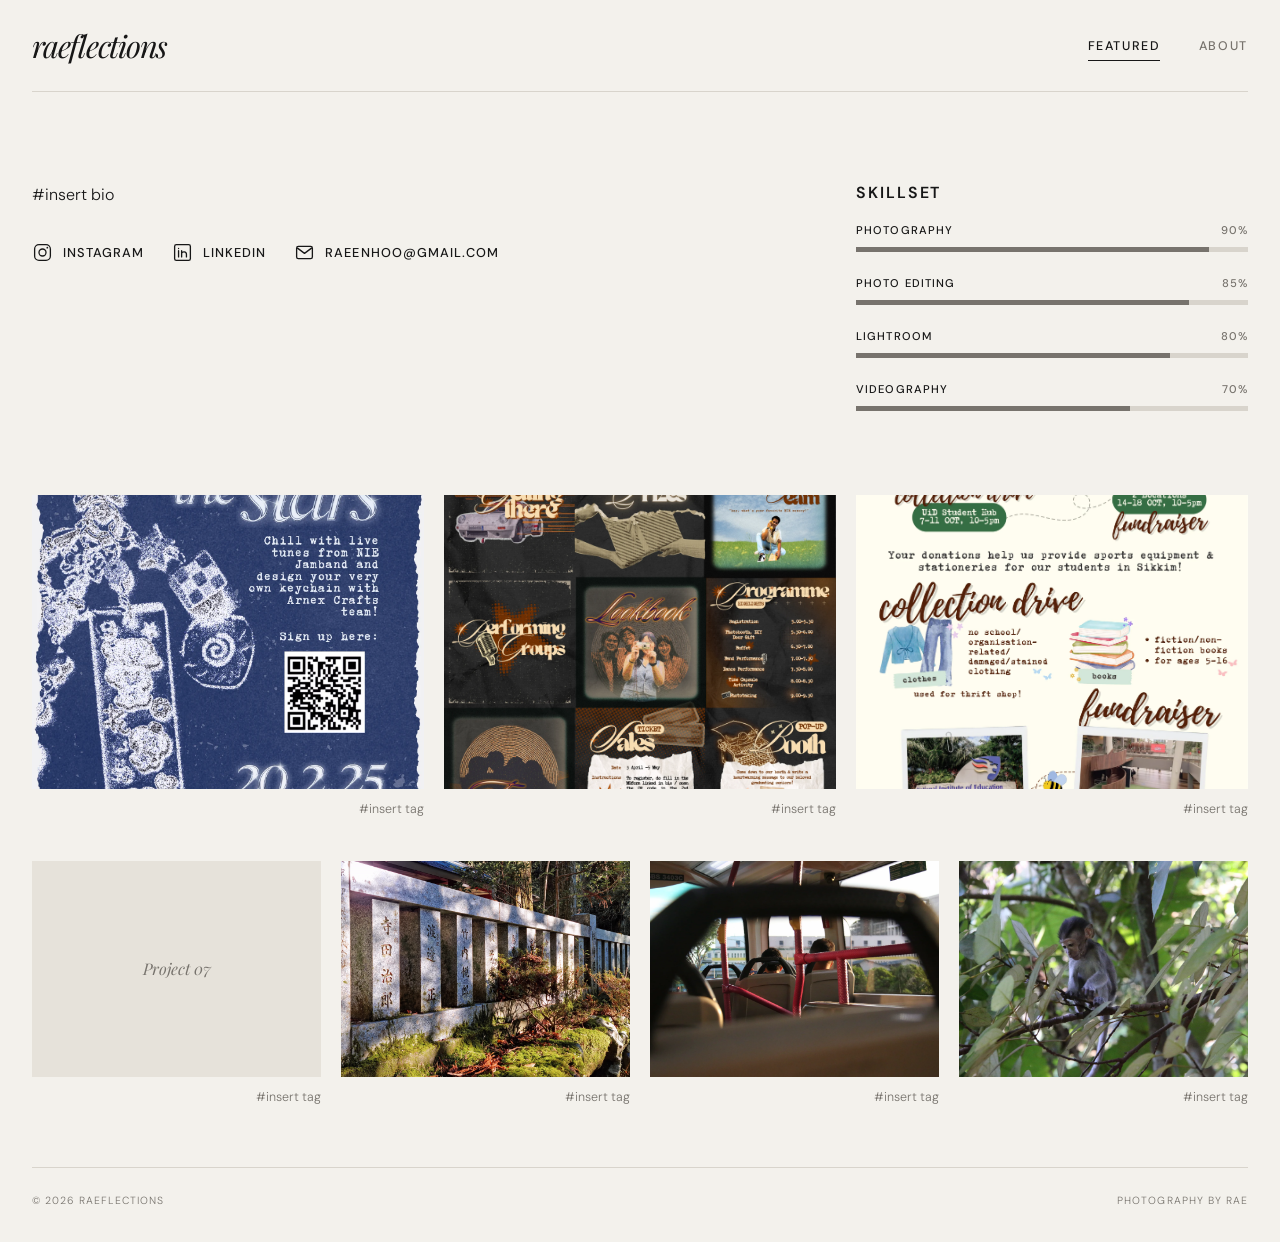
==== commit 2939e009: "improved photo loading and css" ====
--- a/index.html
+++ b/index.html
@@ -82,7 +82,7 @@
         <div class="featured-row featured-row-three">
           <figure class="photo-card">
             <a class="photo-link" href="arnex publicity project.html" aria-label="View Arnex Publicity Project">
-              <img src="images/featured/Arnex Publicity Project.jpg" alt="Arnex Publicity Project" fetchpriority="high">
+              <img src="images/featured/Arnex Publicity Project.webp" alt="Arnex Publicity Project" fetchpriority="high" decoding="async">
               <span class="photo-overlay"><span class="photo-overlay-title">Arnex Publicity Project</span><span class="photo-overlay-copy">View project</span></span>
             </a>
             <figcaption><span class="tags">#insert tag</span></figcaption>
@@ -90,15 +90,15 @@
 
           <figure class="photo-card">
             <a class="photo-link" href="graduation publicity project.html" aria-label="View Graduation Publicity Project">
-              <img src="images/featured/Graduation Publicity Project.png" alt="Graduation Publicity Project" fetchpriority="high">
+              <img src="images/featured/Graduation Publicity Project.webp" alt="Graduation Publicity Project" fetchpriority="high" decoding="async">
               <span class="photo-overlay"><span class="photo-overlay-title">Graduation Publicity Project</span><span class="photo-overlay-copy">View project</span></span>
             </a>
             <figcaption><span class="tags">#insert tag</span></figcaption>
           </figure>
 
           <figure class="photo-card">
-            <a class="photo-link" href="sikkim publicity project.html" aria-label="View Sikkim Publicity Project" fetchpriority="high">
-              <img src="images/featured/Sikkim Publicity Project.jpg" alt="Sikkim Publicity Project">
+            <a class="photo-link" href="sikkim publicity project.html" aria-label="View Sikkim Publicity Project">
+              <img src="images/featured/Sikkim Publicity Project.webp" alt="Sikkim Publicity Project" fetchpriority="high" decoding="async">
               <span class="photo-overlay"><span class="photo-overlay-title">Sikkim Publicity Project</span><span class="photo-overlay-copy">View project</span></span>
             </a>
             <figcaption><span class="tags">#insert tag</span></figcaption>
@@ -116,7 +116,7 @@
 
           <figure class="photo-card">
             <a class="photo-link" href="landscape photography.html" aria-label="View Landscape Photography">
-              <img src="images/featured/Landscape Photography.jpg" alt="Landscape Photography" loading="lazy" decoding="async">
+              <img src="images/featured/Landscape Photography.webp" alt="Landscape Photography" loading="lazy" decoding="async">
               <span class="photo-overlay"><span class="photo-overlay-title">Landscape Photography</span><span class="photo-overlay-copy">View project</span></span>
             </a>
             <figcaption><span class="tags">#insert tag</span></figcaption>
@@ -124,7 +124,7 @@
 
           <figure class="photo-card">
             <a class="photo-link" href="street photography.html" aria-label="View Street Photography">
-              <img src="images/featured/Street Photography.jpg" alt="Street Photography" loading="lazy" decoding="async">
+              <img src="images/featured/Street Photography.webp" alt="Street Photography" loading="lazy" decoding="async">
               <span class="photo-overlay"><span class="photo-overlay-title">Street Photography</span><span class="photo-overlay-copy">View project</span></span>
             </a>
             <figcaption><span class="tags">#insert tag</span></figcaption>
@@ -132,7 +132,7 @@
 
           <figure class="photo-card">
             <a class="photo-link" href="nature photography.html" aria-label="View Nature Photography">
-              <img src="images/featured/Nature Photography.jpg" alt="Nature Photography" loading="lazy" decoding="async">
+              <img src="images/featured/Nature Photography.webp" alt="Nature Photography" loading="lazy" decoding="async">
               <span class="photo-overlay"><span class="photo-overlay-title">Nature Photography</span><span class="photo-overlay-copy">View project</span></span>
             </a>
             <figcaption><span class="tags">#insert tag</span></figcaption>
--- a/css/style.css
+++ b/css/style.css
@@ -14,16 +14,16 @@
 .nav a.active::after { content:""; position:absolute; left:0; right:0; bottom:1px; height:1px; background:currentColor; }
 
 /* Featured intro */
-.featured-profile { display:grid; grid-template-columns:minmax(0,1.55fr) minmax(280px,.75fr); gap:clamp(50px,8vw,120px); align-items:start; padding:clamp(55px,7vw,95px) 0 60px; }
-.featured-profile-left { min-width:0; }
+.featured-profile { display: grid; grid-template-columns: repeat(3, minmax(0, 1fr)); gap: 20px; align-items: start; padding: clamp(55px, 7vw, 95px) 0 60px; }
+.featured-profile-left { grid-column: 1 / 3; min-width: 0; }
 .bio { max-width:850px; margin:0; line-height:1.65; overflow-wrap:anywhere; }
 .featured-profile .social-links { margin-top:34px; }
-.featured-skills { width:100%; }
-.skill-header { margin-bottom:20px; font-weight:600; letter-spacing:.12em; margin-left: -35px;}
+.featured-skills { grid-column: 3; width: 100%; min-width: 0; padding: 0; margin: 0; }
+.skill-header { margin-bottom:20px; font-weight:600; letter-spacing:.12em;}
 .skill { margin-bottom:24px; }
-.skill-info { display:flex; justify-content:space-between; gap:20px; margin-bottom:10px; margin-left: -35px; font-size:.7rem; font-weight:500; letter-spacing:.1em; text-transform:uppercase; }
+.skill-info { display:flex; justify-content:space-between; gap:20px; margin-bottom:10px; font-size:.7rem; font-weight:500; letter-spacing:.1em; text-transform:uppercase; }
 .skill-percent { color:var(--muted); }
-.skill-bar { width:100%; height:5px; overflow:hidden; background:var(--line); margin-left: -35px;}
+.skill-bar { width:100%; height:5px; overflow:hidden; background:var(--line);}
 .skill-progress { width:0; height:100%; background:var(--muted); transition:width 1s ease; }
 
 /* Featured work */
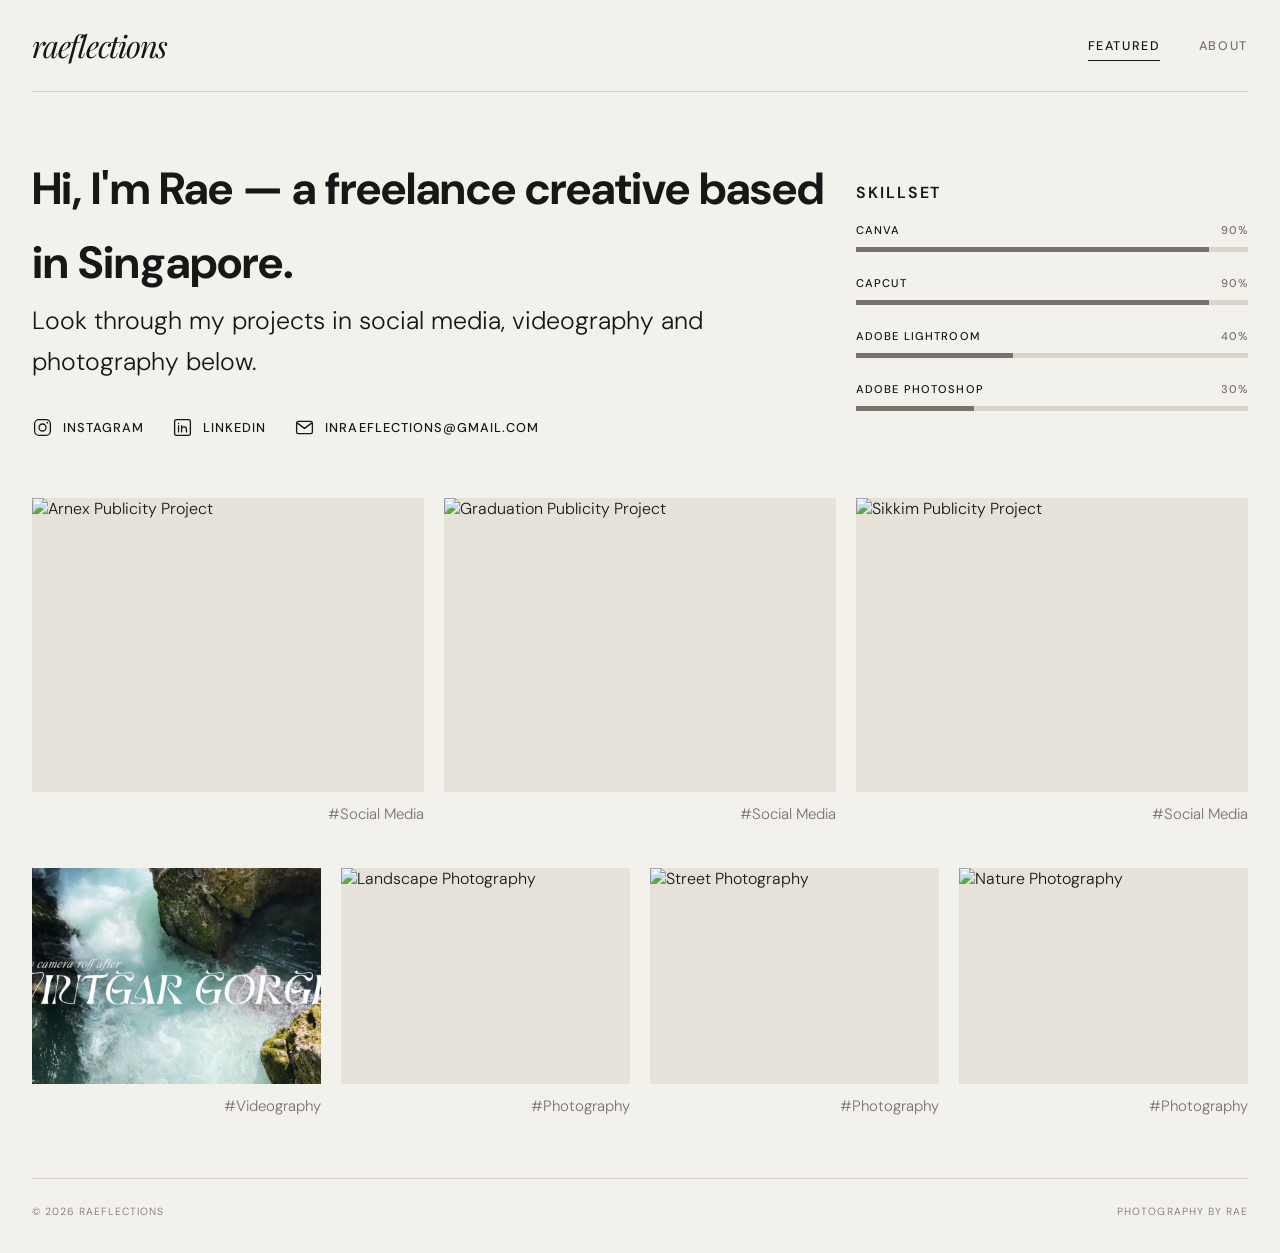
==== commit 5be0894a: "update portfolio" ====
--- a/index.html
+++ b/index.html
@@ -19,7 +19,8 @@
   <main class="page">
     <section class="featured-profile">
       <div class="featured-profile-left">
-        <p class="bio">#insert bio</p>
+        <p class="bio" style="font-size: 45px; font-weight: bold; margin-top: -30px;">Hi, I'm Rae — a freelance creative based in Singapore.</p>
+        <p class="bio" style="font-size: 25px;">Look through my projects in social media, videography and photography below.</p>
 
       <div class="social-links">
         <a href="https://www.instagram.com/rae.flections?stkn=MWtrdWx0bXM1YjA1aQ==" target="_blank" rel="noopener noreferrer" aria-label="Instagram">
@@ -40,14 +41,14 @@
         </a>
 
         <a
-          href="mailto:raeenhoo@gmail.com"
+          href="mailto:inraeflections@gmail.com"
           aria-label="Email"
         >
           <svg viewBox="0 0 24 24" aria-hidden="true">
             <rect x="3" y="5" width="18" height="14" rx="2"></rect>
             <path d="M4 7l8 6 8-6"></path>
           </svg>
-          <span>raeenhoo@gmail.com</span>
+          <span>inraeflections@gmail.com</span>
         </a>
       </div>
       </div>
@@ -56,23 +57,23 @@
         <div class="skill-header">SKILLSET</div>
 
         <div class="skill">
-          <div class="skill-info"><span>Photography</span><span class="skill-percent"></span></div>
+          <div class="skill-info"><span>Canva</span><span class="skill-percent"></span></div>
           <div class="skill-bar"><div class="skill-progress" data-percent="90"></div></div>
         </div>
 
         <div class="skill">
-          <div class="skill-info"><span>Photo Editing</span><span class="skill-percent"></span></div>
-          <div class="skill-bar"><div class="skill-progress" data-percent="85"></div></div>
+          <div class="skill-info"><span>Capcut</span><span class="skill-percent"></span></div>
+          <div class="skill-bar"><div class="skill-progress" data-percent="90"></div></div>
         </div>
 
         <div class="skill">
-          <div class="skill-info"><span>Lightroom</span><span class="skill-percent"></span></div>
-          <div class="skill-bar"><div class="skill-progress" data-percent="80"></div></div>
+          <div class="skill-info"><span>Adobe Lightroom</span><span class="skill-percent"></span></div>
+          <div class="skill-bar"><div class="skill-progress" data-percent="40"></div></div>
         </div>
 
         <div class="skill">
-          <div class="skill-info"><span>Videography</span><span class="skill-percent"></span></div>
-          <div class="skill-bar"><div class="skill-progress" data-percent="70"></div></div>
+          <div class="skill-info"><span>Adobe Photoshop</span><span class="skill-percent"></span></div>
+          <div class="skill-bar"><div class="skill-progress" data-percent="30"></div></div>
         </div>
       </div>
     </section>
@@ -85,7 +86,7 @@
               <img src="images/featured/Arnex Publicity Project.webp" alt="Arnex Publicity Project" fetchpriority="high" decoding="async">
               <span class="photo-overlay"><span class="photo-overlay-title">Arnex Publicity Project</span><span class="photo-overlay-copy">View project</span></span>
             </a>
-            <figcaption><span class="tags">#insert tag</span></figcaption>
+            <figcaption><span class="tags">#Social Media</span></figcaption>
           </figure>
 
           <figure class="photo-card">
@@ -93,7 +94,7 @@
               <img src="images/featured/Graduation Publicity Project.webp" alt="Graduation Publicity Project" fetchpriority="high" decoding="async">
               <span class="photo-overlay"><span class="photo-overlay-title">Graduation Publicity Project</span><span class="photo-overlay-copy">View project</span></span>
             </a>
-            <figcaption><span class="tags">#insert tag</span></figcaption>
+            <figcaption><span class="tags">#Social Media</span></figcaption>
           </figure>
 
           <figure class="photo-card">
@@ -101,17 +102,17 @@
               <img src="images/featured/Sikkim Publicity Project.webp" alt="Sikkim Publicity Project" fetchpriority="high" decoding="async">
               <span class="photo-overlay"><span class="photo-overlay-title">Sikkim Publicity Project</span><span class="photo-overlay-copy">View project</span></span>
             </a>
-            <figcaption><span class="tags">#insert tag</span></figcaption>
+            <figcaption><span class="tags">#Social Media</span></figcaption>
           </figure>
         </div>
 
         <div class="featured-row featured-row-four">
           <figure class="photo-card">
-            <div class="photo-link photo-placeholder" aria-label="Project coming soon">
-              <span class="placeholder">Project 07</span>
-              <span class="photo-overlay"><span class="photo-overlay-title">Project Title</span><span class="photo-overlay-copy">Coming soon</span></span>
-            </div>
-            <figcaption><span class="tags">#insert tag</span></figcaption>
+            <a class="photo-link" href="vlogs.html" aria-label="View Vlogs">
+              <img src="images/featured/Vlogs.webp" alt="Vlogs" loading="lazy" decoding="async">
+              <span class="photo-overlay"><span class="photo-overlay-title">Vlogs</span><span class="photo-overlay-copy">View project</span></span>
+            </a>
+            <figcaption><span class="tags">#Videography</span></figcaption>
           </figure>
 
           <figure class="photo-card">
@@ -119,7 +120,7 @@
               <img src="images/featured/Landscape Photography.webp" alt="Landscape Photography" loading="lazy" decoding="async">
               <span class="photo-overlay"><span class="photo-overlay-title">Landscape Photography</span><span class="photo-overlay-copy">View project</span></span>
             </a>
-            <figcaption><span class="tags">#insert tag</span></figcaption>
+            <figcaption><span class="tags">#Photography</span></figcaption>
           </figure>
 
           <figure class="photo-card">
@@ -127,7 +128,7 @@
               <img src="images/featured/Street Photography.webp" alt="Street Photography" loading="lazy" decoding="async">
               <span class="photo-overlay"><span class="photo-overlay-title">Street Photography</span><span class="photo-overlay-copy">View project</span></span>
             </a>
-            <figcaption><span class="tags">#insert tag</span></figcaption>
+            <figcaption><span class="tags">#Photography</span></figcaption>
           </figure>
 
           <figure class="photo-card">
@@ -135,7 +136,7 @@
               <img src="images/featured/Nature Photography.webp" alt="Nature Photography" loading="lazy" decoding="async">
               <span class="photo-overlay"><span class="photo-overlay-title">Nature Photography</span><span class="photo-overlay-copy">View project</span></span>
             </a>
-            <figcaption><span class="tags">#insert tag</span></figcaption>
+            <figcaption><span class="tags">#Photography</span></figcaption>
           </figure>
         </div>
       </div>
--- a/css/style.css
+++ b/css/style.css
@@ -12,6 +12,7 @@
 .nav a { position:relative; padding:8px 0; color:var(--muted); font-size:.78rem; font-weight:500; letter-spacing:.13em; text-decoration:none; text-transform:uppercase; }
 .nav a:hover,.nav a.active { color:var(--text); }
 .nav a.active::after { content:""; position:absolute; left:0; right:0; bottom:1px; height:1px; background:currentColor; }
+.justify-center {text-align: justify; text-justify: inter-word; }
 
 /* Featured intro */
 .featured-profile { display: grid; grid-template-columns: repeat(3, minmax(0, 1fr)); gap: 20px; align-items: start; padding: clamp(55px, 7vw, 95px) 0 60px; }
@@ -42,7 +43,7 @@
 .photo-placeholder { display:grid; place-items:center; color:var(--muted); }
 .placeholder { font-family:"Playfair Display",Georgia,serif; font-style:italic; }
 figcaption { display:flex; justify-content:flex-end; padding-top:12px; font-size:.78rem; }
-.tags { color:var(--muted); text-align:right; }
+.tags { color:var(--muted); text-align:right; font-size: 15px; }
 
 /* About */
 .eyebrow { margin:0 0 14px; color:var(--muted); font-size:.7rem; font-weight:500; letter-spacing:.18em; text-transform:uppercase; }
@@ -50,7 +51,7 @@
 .about-page { min-height:calc(100vh - 170px); display:grid; grid-template-columns:minmax(0,700px) 1fr; gap:80px; align-items:center; padding:90px 0 100px; }
 .about-copy h1 { margin-bottom:48px; }
 .about-copy>p:not(.eyebrow) { max-width:630px; font-size:clamp(1rem,1.6vw,1.25rem); line-height:1.75; }
-.about-lead { font-family:"Playfair Display",Georgia,serif; font-size:clamp(1.6rem,3vw,2.5rem)!important; line-height:1.35!important; }
+.about-lead { font-size: 25px; line-height:1.35; }
 .about-photo { display:flex; align-items:center; justify-content:center; }
 .about-profile-image { display:block; width:min(100%,550px); height:auto; }
 
